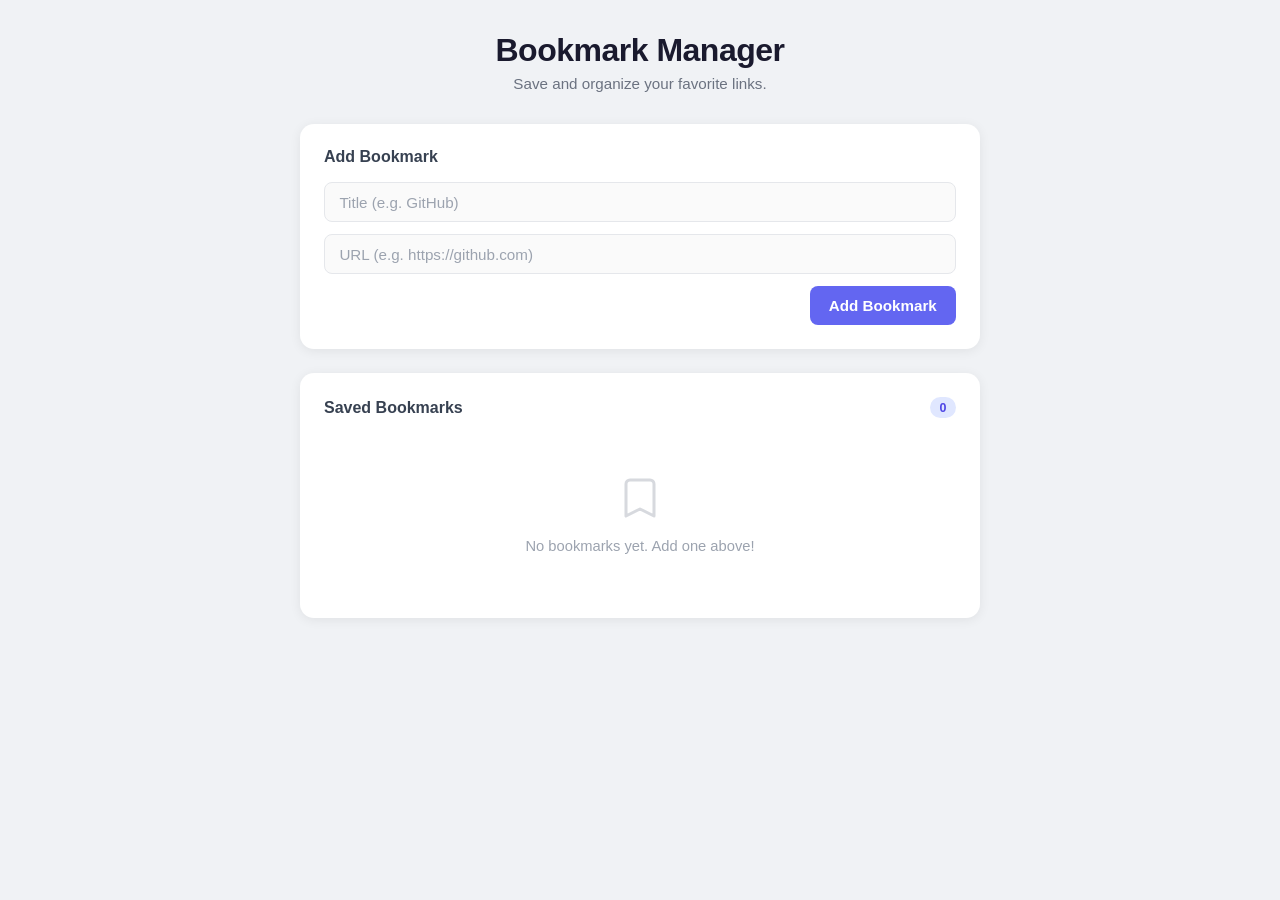
==== bookmarks.html @ e39bb376 "Added Bookmarks page that saves websites for you" ====
<!DOCTYPE html>
<html lang="en">
<head>
  <meta charset="UTF-8">
  <meta name="viewport" content="width=device-width, initial-scale=1.0">
  <title>Bookmark Manager</title>
  <style>
    *, *::before, *::after { box-sizing: border-box; margin: 0; padding: 0; }

    body {
      font-family: -apple-system, BlinkMacSystemFont, "Segoe UI", Roboto, sans-serif;
      background: #f0f2f5;
      color: #1a1a2e;
      min-height: 100vh;
      padding: 2rem 1rem;
    }

    .container {
      max-width: 680px;
      margin: 0 auto;
    }

    header {
      text-align: center;
      margin-bottom: 2rem;
    }

    header h1 {
      font-size: 2rem;
      font-weight: 700;
      color: #1a1a2e;
      letter-spacing: -0.5px;
    }

    header p {
      color: #6b7280;
      margin-top: 0.4rem;
      font-size: 0.95rem;
    }

    .card {
      background: #fff;
      border-radius: 14px;
      box-shadow: 0 2px 12px rgba(0,0,0,0.07);
      padding: 1.5rem;
      margin-bottom: 1.5rem;
    }

    .card h2 {
      font-size: 1rem;
      font-weight: 600;
      margin-bottom: 1rem;
      color: #374151;
    }

    .form-group {
      display: flex;
      flex-direction: column;
      gap: 0.75rem;
    }

    input[type="text"],
    input[type="url"] {
      width: 100%;
      padding: 0.65rem 0.9rem;
      border: 1.5px solid #e5e7eb;
      border-radius: 8px;
      font-size: 0.95rem;
      color: #1a1a2e;
      background: #fafafa;
      transition: border-color 0.2s, box-shadow 0.2s;
      outline: none;
    }

    input:focus {
      border-color: #6366f1;
      box-shadow: 0 0 0 3px rgba(99,102,241,0.12);
      background: #fff;
    }

    input::placeholder { color: #9ca3af; }

    .btn-add {
      padding: 0.7rem 1.2rem;
      background: #6366f1;
      color: #fff;
      border: none;
      border-radius: 8px;
      font-size: 0.95rem;
      font-weight: 600;
      cursor: pointer;
      transition: background 0.2s, transform 0.1s;
      align-self: flex-end;
      min-width: 120px;
    }

    .btn-add:hover { background: #4f46e5; }
    .btn-add:active { transform: scale(0.97); }

    .error-msg {
      font-size: 0.82rem;
      color: #ef4444;
      display: none;
    }

    .error-msg.visible { display: block; }

    .bookmarks-header {
      display: flex;
      align-items: center;
      justify-content: space-between;
      margin-bottom: 1rem;
    }

    .bookmarks-header h2 {
      font-size: 1rem;
      font-weight: 600;
      color: #374151;
      margin: 0;
    }

    .count-badge {
      background: #e0e7ff;
      color: #4f46e5;
      font-size: 0.78rem;
      font-weight: 700;
      padding: 0.2rem 0.6rem;
      border-radius: 999px;
    }

    .empty-state {
      text-align: center;
      padding: 2.5rem 1rem;
      color: #9ca3af;
    }

    .empty-state svg {
      width: 48px;
      height: 48px;
      margin-bottom: 0.75rem;
      opacity: 0.4;
    }

    .empty-state p { font-size: 0.92rem; }

    .bookmark-list {
      list-style: none;
      display: flex;
      flex-direction: column;
      gap: 0.6rem;
    }

    .bookmark-item {
      display: flex;
      align-items: center;
      gap: 0.75rem;
      padding: 0.75rem 0.9rem;
      background: #f9fafb;
      border: 1.5px solid #f3f4f6;
      border-radius: 10px;
      transition: border-color 0.2s, box-shadow 0.2s;
    }

    .bookmark-item:hover {
      border-color: #e0e7ff;
      box-shadow: 0 2px 8px rgba(99,102,241,0.08);
    }

    .bookmark-favicon {
      width: 20px;
      height: 20px;
      border-radius: 4px;
      flex-shrink: 0;
      background: #e5e7eb;
    }

    .bookmark-info {
      flex: 1;
      min-width: 0;
    }

    .bookmark-title {
      font-weight: 600;
      font-size: 0.92rem;
      color: #1a1a2e;
      white-space: nowrap;
      overflow: hidden;
      text-overflow: ellipsis;
    }

    .bookmark-url {
      font-size: 0.78rem;
      color: #6b7280;
      white-space: nowrap;
      overflow: hidden;
      text-overflow: ellipsis;
      margin-top: 1px;
    }

    .bookmark-link {
      color: inherit;
      text-decoration: none;
    }

    .bookmark-link:hover .bookmark-title { color: #6366f1; }

    .btn-delete {
      background: none;
      border: none;
      cursor: pointer;
      padding: 0.3rem;
      border-radius: 6px;
      color: #d1d5db;
      transition: color 0.2s, background 0.2s;
      flex-shrink: 0;
      display: flex;
      align-items: center;
    }

    .btn-delete:hover {
      color: #ef4444;
      background: #fef2f2;
    }
  </style>
</head>
<body>
  <div class="container">
    <header>
      <h1>Bookmark Manager</h1>
      <p>Save and organize your favorite links.</p>
    </header>

    <div class="card">
      <h2>Add Bookmark</h2>
      <div class="form-group">
        <input type="text" id="titleInput" placeholder="Title (e.g. GitHub)" autocomplete="off">
        <input type="url" id="urlInput" placeholder="URL (e.g. https://github.com)" autocomplete="off">
        <span class="error-msg" id="errorMsg">Please enter a valid title and URL.</span>
        <button class="btn-add" id="addBtn">Add Bookmark</button>
      </div>
    </div>

    <div class="card">
      <div class="bookmarks-header">
        <h2>Saved Bookmarks</h2>
        <span class="count-badge" id="countBadge">0</span>
      </div>
      <div id="bookmarksContainer"></div>
    </div>
  </div>

  <script>
    const titleInput = document.getElementById('titleInput');
    const urlInput = document.getElementById('urlInput');
    const addBtn = document.getElementById('addBtn');
    const errorMsg = document.getElementById('errorMsg');
    const bookmarksContainer = document.getElementById('bookmarksContainer');
    const countBadge = document.getElementById('countBadge');

    function loadBookmarks() {
      return JSON.parse(localStorage.getItem('bookmarks') || '[]');
    }

    function saveBookmarks(bookmarks) {
      localStorage.setItem('bookmarks', JSON.stringify(bookmarks));
    }

    function getFaviconUrl(url) {
      try {
        const { hostname } = new URL(url);
        return `https://www.google.com/s2/favicons?domain=${hostname}&sz=32`;
      } catch {
        return '';
      }
    }

    function render() {
      const bookmarks = loadBookmarks();
      countBadge.textContent = bookmarks.length;

      if (bookmarks.length === 0) {
        bookmarksContainer.innerHTML = `
          <div class="empty-state">
            <svg xmlns="http://www.w3.org/2000/svg" fill="none" viewBox="0 0 24 24" stroke="currentColor">
              <path stroke-linecap="round" stroke-linejoin="round" stroke-width="1.5"
                d="M5 5a2 2 0 012-2h10a2 2 0 012 2v16l-7-3.5L5 21V5z"/>
            </svg>
            <p>No bookmarks yet. Add one above!</p>
          </div>`;
        return;
      }

      const ul = document.createElement('ul');
      ul.className = 'bookmark-list';

      bookmarks.forEach((bm, index) => {
        const li = document.createElement('li');
        li.className = 'bookmark-item';
        li.innerHTML = `
          <img class="bookmark-favicon" src="${getFaviconUrl(bm.url)}" alt="" onerror="this.style.visibility='hidden'">
          <div class="bookmark-info">
            <a class="bookmark-link" href="${bm.url}" target="_blank" rel="noopener noreferrer">
              <div class="bookmark-title">${escapeHtml(bm.title)}</div>
              <div class="bookmark-url">${escapeHtml(bm.url)}</div>
            </a>
          </div>
          <button class="btn-delete" data-index="${index}" title="Delete bookmark">
            <svg xmlns="http://www.w3.org/2000/svg" width="16" height="16" fill="none" viewBox="0 0 24 24" stroke="currentColor">
              <path stroke-linecap="round" stroke-linejoin="round" stroke-width="2"
                d="M19 7l-.867 12.142A2 2 0 0116.138 21H7.862a2 2 0 01-1.995-1.858L5 7m5 4v6m4-6v6M9 7V4h6v3M3 7h18"/>
            </svg>
          </button>`;
        ul.appendChild(li);
      });

      bookmarksContainer.innerHTML = '';
      bookmarksContainer.appendChild(ul);
    }

    function escapeHtml(str) {
      return str.replace(/&/g,'&amp;').replace(/</g,'&lt;').replace(/>/g,'&gt;').replace(/"/g,'&quot;');
    }

    function isValidUrl(str) {
      try { return Boolean(new URL(str)); } catch { return false; }
    }

    addBtn.addEventListener('click', () => {
      const title = titleInput.value.trim();
      const url = urlInput.value.trim();

      if (!title || !isValidUrl(url)) {
        errorMsg.classList.add('visible');
        return;
      }

      errorMsg.classList.remove('visible');
      const bookmarks = loadBookmarks();
      bookmarks.unshift({ title, url, addedAt: Date.now() });
      saveBookmarks(bookmarks);
      titleInput.value = '';
      urlInput.value = '';
      render();
      titleInput.focus();
    });

    urlInput.addEventListener('keydown', (e) => {
      if (e.key === 'Enter') addBtn.click();
    });

    titleInput.addEventListener('keydown', (e) => {
      if (e.key === 'Enter') urlInput.focus();
    });

    bookmarksContainer.addEventListener('click', (e) => {
      const btn = e.target.closest('.btn-delete');
      if (!btn) return;
      const index = parseInt(btn.dataset.index, 10);
      const bookmarks = loadBookmarks();
      bookmarks.splice(index, 1);
      saveBookmarks(bookmarks);
      render();
    });

    render();
  </script>
</body>
</html>
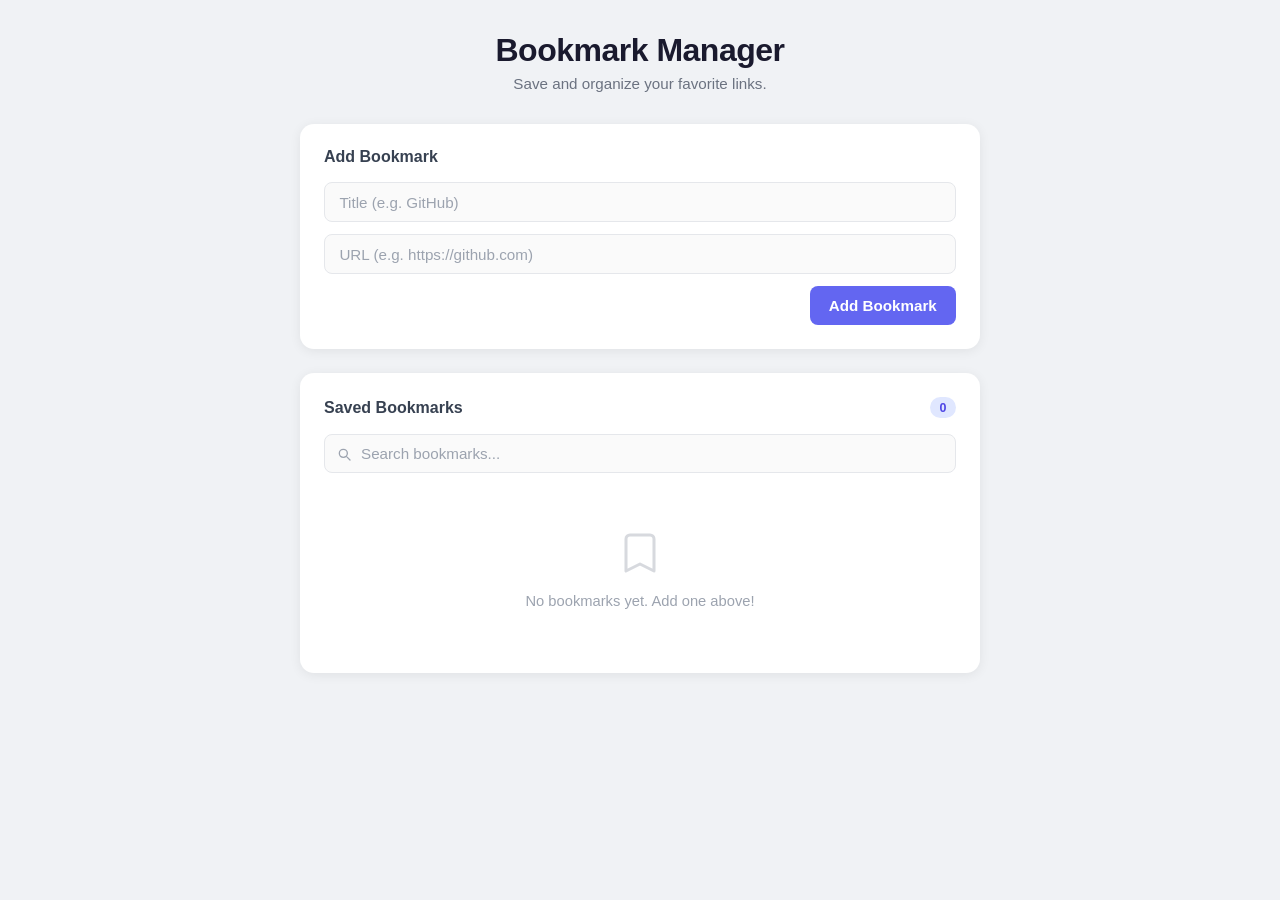
==== commit 32b46ddd: "Add search filter feature" ====
--- a/bookmarks.html
+++ b/bookmarks.html
@@ -221,6 +221,47 @@
       color: #ef4444;
       background: #fef2f2;
     }
+
+    .search-wrapper {
+      position: relative;
+      margin-bottom: 1rem;
+    }
+
+    .search-wrapper svg {
+      position: absolute;
+      left: 0.75rem;
+      top: 50%;
+      transform: translateY(-50%);
+      color: #9ca3af;
+      pointer-events: none;
+    }
+
+    #searchInput {
+      width: 100%;
+      padding: 0.65rem 0.9rem 0.65rem 2.25rem;
+      border: 1.5px solid #e5e7eb;
+      border-radius: 8px;
+      font-size: 0.95rem;
+      color: #1a1a2e;
+      background: #fafafa;
+      transition: border-color 0.2s, box-shadow 0.2s;
+      outline: none;
+    }
+
+    #searchInput:focus {
+      border-color: #6366f1;
+      box-shadow: 0 0 0 3px rgba(99,102,241,0.12);
+      background: #fff;
+    }
+
+    #searchInput::placeholder { color: #9ca3af; }
+
+    mark {
+      background: #e0e7ff;
+      color: #4f46e5;
+      border-radius: 2px;
+      padding: 0 1px;
+    }
   </style>
 </head>
 <body>
@@ -245,6 +286,12 @@
         <h2>Saved Bookmarks</h2>
         <span class="count-badge" id="countBadge">0</span>
       </div>
+      <div class="search-wrapper">
+        <svg xmlns="http://www.w3.org/2000/svg" width="16" height="16" fill="none" viewBox="0 0 24 24" stroke="currentColor">
+          <path stroke-linecap="round" stroke-linejoin="round" stroke-width="2" d="M21 21l-4.35-4.35M17 11A6 6 0 105 11a6 6 0 0012 0z"/>
+        </svg>
+        <input type="text" id="searchInput" placeholder="Search bookmarks..." autocomplete="off">
+      </div>
       <div id="bookmarksContainer"></div>
     </div>
   </div>
@@ -256,6 +303,7 @@
     const errorMsg = document.getElementById('errorMsg');
     const bookmarksContainer = document.getElementById('bookmarksContainer');
     const countBadge = document.getElementById('countBadge');
+    const searchInput = document.getElementById('searchInput');
 
     function loadBookmarks() {
       return JSON.parse(localStorage.getItem('bookmarks') || '[]');
@@ -274,8 +322,20 @@
       }
     }
 
+    function highlight(text, query) {
+      if (!query) return escapeHtml(text);
+      const escaped = escapeHtml(text);
+      const escapedQuery = query.replace(/[.*+?^${}()|[\]\\]/g, '\\$&');
+      return escaped.replace(new RegExp(escapedQuery, 'gi'), m => `<mark>${m}</mark>`);
+    }
+
     function render() {
       const bookmarks = loadBookmarks();
+      const query = searchInput.value.trim().toLowerCase();
+      const filtered = query
+        ? bookmarks.filter(bm => bm.title.toLowerCase().includes(query))
+        : bookmarks;
+
       countBadge.textContent = bookmarks.length;
 
       if (bookmarks.length === 0) {
@@ -290,17 +350,30 @@
         return;
       }
 
+      if (filtered.length === 0) {
+        bookmarksContainer.innerHTML = `
+          <div class="empty-state">
+            <svg xmlns="http://www.w3.org/2000/svg" fill="none" viewBox="0 0 24 24" stroke="currentColor">
+              <path stroke-linecap="round" stroke-linejoin="round" stroke-width="1.5"
+                d="M21 21l-4.35-4.35M17 11A6 6 0 105 11a6 6 0 0012 0z"/>
+            </svg>
+            <p>No bookmarks match "<strong>${escapeHtml(searchInput.value.trim())}</strong>".</p>
+          </div>`;
+        return;
+      }
+
       const ul = document.createElement('ul');
       ul.className = 'bookmark-list';
 
-      bookmarks.forEach((bm, index) => {
+      filtered.forEach((bm) => {
+        const index = bookmarks.indexOf(bm);
         const li = document.createElement('li');
         li.className = 'bookmark-item';
         li.innerHTML = `
           <img class="bookmark-favicon" src="${getFaviconUrl(bm.url)}" alt="" onerror="this.style.visibility='hidden'">
           <div class="bookmark-info">
             <a class="bookmark-link" href="${bm.url}" target="_blank" rel="noopener noreferrer">
-              <div class="bookmark-title">${escapeHtml(bm.title)}</div>
+              <div class="bookmark-title">${highlight(bm.title, searchInput.value.trim())}</div>
               <div class="bookmark-url">${escapeHtml(bm.url)}</div>
             </a>
           </div>
@@ -352,6 +425,8 @@
       if (e.key === 'Enter') urlInput.focus();
     });
 
+    searchInput.addEventListener('input', render);
+
     bookmarksContainer.addEventListener('click', (e) => {
       const btn = e.target.closest('.btn-delete');
       if (!btn) return;
